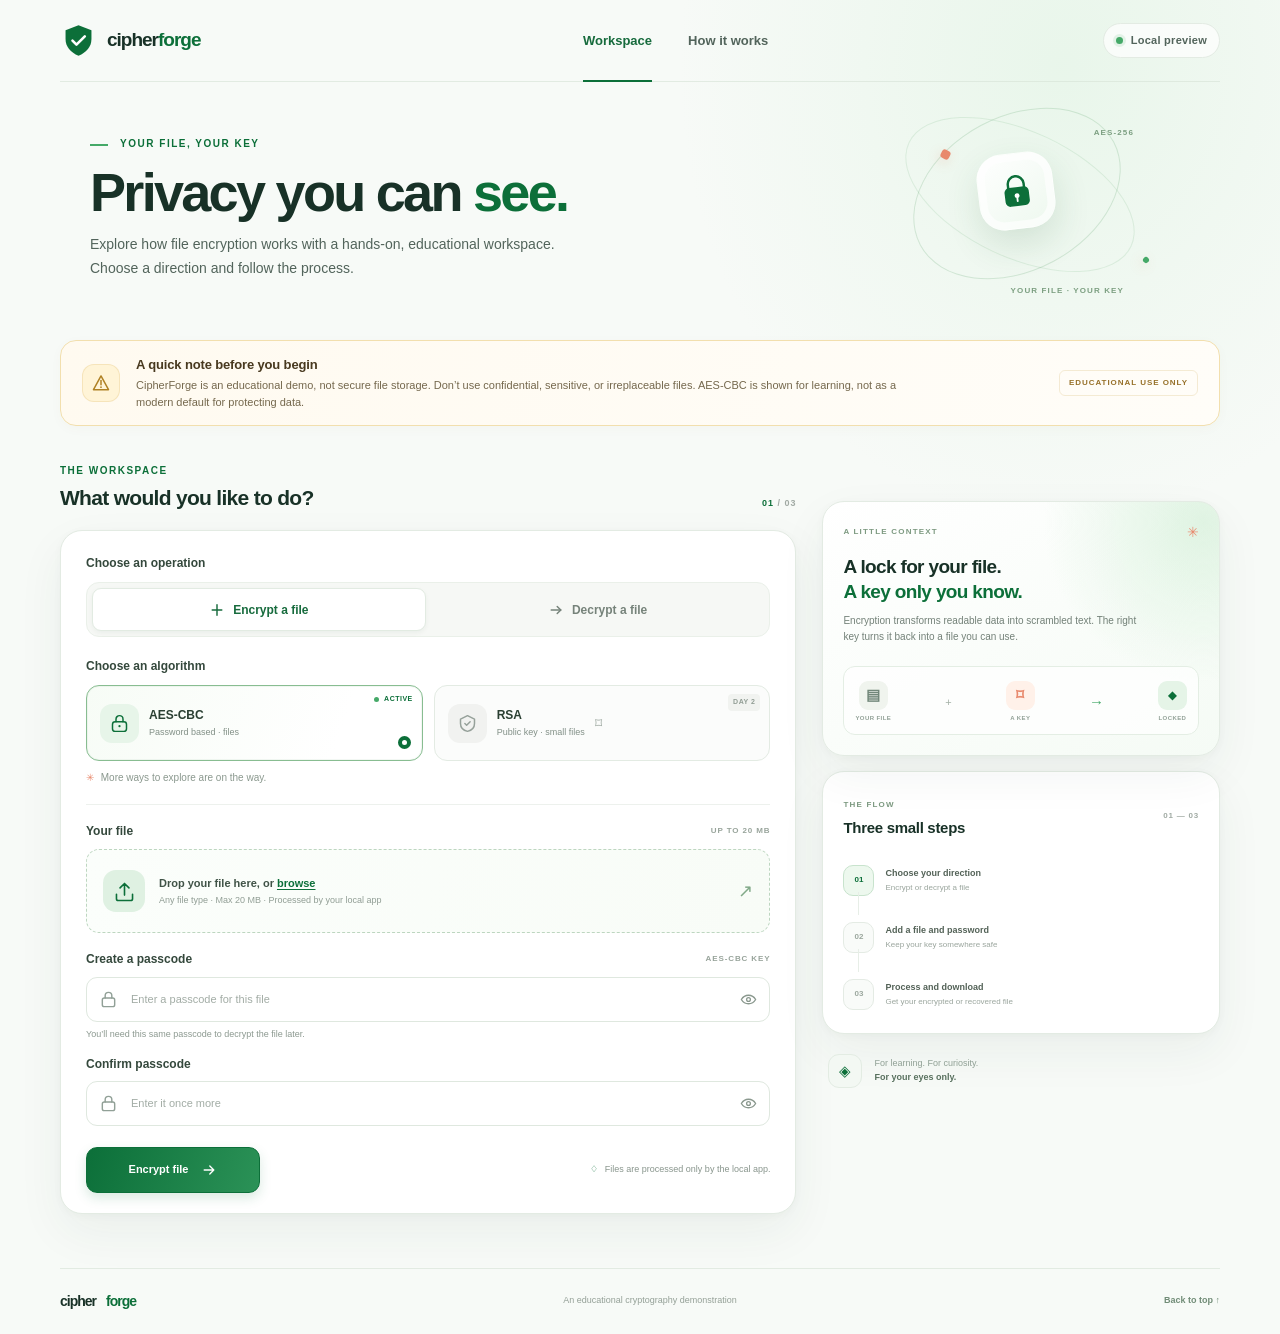
==== templates/index.html @ 1f5a240b "Static Webpage Design" ====
<!doctype html>
<html lang="en">
  <head>
    <meta charset="utf-8" />
    <meta name="viewport" content="width=device-width, initial-scale=1" />
    <meta
      name="description"
      content="CipherForge is an educational file encryption and decryption demonstration."
    />
    <meta name="theme-color" content="#f7faf7" />
    <title>CipherForge — File encryption, made tangible</title>
    <link rel="stylesheet" href="../static/css/styles.css" />
    <script src="../static/js/app.js" defer></script>
  </head>
  <body>
    <a class="skip-link" href="#workspace">Skip to the workspace</a>

    <header class="topbar">
      <a class="brand" href="#top" aria-label="CipherForge home">
        <span class="brand-mark" aria-hidden="true">
          <svg viewBox="0 0 40 40" fill="none">
            <path d="M20 3.5 34 9v9.5c0 8.2-5.4 14.8-14 18-8.6-3.2-14-9.8-14-18V9l14-5.5Z" fill="currentColor" />
            <path d="m13.5 20.2 4.3 4.3 9-9" stroke="#fff" stroke-width="2.8" stroke-linecap="round" stroke-linejoin="round" />
          </svg>
        </span>
        <span class="brand-name">cipher<span>forge</span></span>
      </a>

      <nav class="top-nav" aria-label="Main navigation">
        <a class="top-nav-link is-current" href="#workspace" aria-current="page">Workspace</a>
        <a class="top-nav-link" href="#how-it-works">How it works</a>
      </nav>

      <div class="preview-badge">
        <span class="preview-dot" aria-hidden="true"></span>
        <span>Local preview</span>
      </div>
    </header>

    <main id="top">
      <section class="hero" aria-labelledby="page-title">
        <div class="hero-copy">
          <p class="eyebrow"><span class="eyebrow-line"></span> YOUR FILE, YOUR KEY</p>
          <h1 id="page-title">Privacy you can <span>see.</span></h1>
          <p class="hero-description">
            Explore how file encryption works with a hands-on, educational
            workspace. Choose a direction and follow the process.
          </p>
        </div>
        <div class="hero-art" aria-hidden="true">
          <div class="orbit orbit-one"></div>
          <div class="orbit orbit-two"></div>
          <div class="hero-spark spark-one"></div>
          <div class="hero-spark spark-two"></div>
          <div class="hero-lock">
            <svg viewBox="0 0 64 64" fill="none">
              <path d="M19 27v-7a13 13 0 0 1 26 0v7" stroke="currentColor" stroke-width="4" stroke-linecap="round" />
              <rect x="12" y="25" width="40" height="31" rx="8" fill="currentColor" />
              <circle cx="32" cy="39" r="4" fill="#fff" />
              <path d="M32 43v5" stroke="#fff" stroke-width="3" stroke-linecap="round" />
            </svg>
          </div>
          <span class="art-label art-label-top">AES-256</span>
          <span class="art-label art-label-bottom">YOUR FILE · YOUR KEY</span>
        </div>
      </section>

      <section class="notice" aria-labelledby="notice-title">
        <span class="notice-icon" aria-hidden="true">
          <svg viewBox="0 0 24 24" fill="none">
            <path d="M12 3.5 21 20H3l9-16.5Z" stroke="currentColor" stroke-width="1.8" stroke-linejoin="round" />
            <path d="M12 9v5" stroke="currentColor" stroke-width="1.8" stroke-linecap="round" />
            <circle cx="12" cy="17" r="1" fill="currentColor" />
          </svg>
        </span>
        <div class="notice-copy">
          <h2 id="notice-title">A quick note before you begin</h2>
          <p>
            CipherForge is an educational demo, not secure file storage. Don’t
            use confidential, sensitive, or irreplaceable files. AES-CBC is
            shown for learning, not as a modern default for protecting data.
          </p>
        </div>
        <span class="notice-tag">EDUCATIONAL USE ONLY</span>
      </section>

      <section class="workspace-layout" id="workspace" aria-label="Encryption workspace">
        <div class="workspace-main">
          <div class="section-heading">
            <div>
              <p class="eyebrow">THE WORKSPACE</p>
              <h2>What would you like to do?</h2>
            </div>
            <span class="step-count"><span id="current-step">01</span> / 03</span>
          </div>

          <form class="workbench-card" id="crypto-form" novalidate>
            <fieldset class="operation-fieldset">
              <legend class="field-label">Choose an operation</legend>
              <div class="operation-switch" role="group" aria-label="Operation">
                <button class="operation-button is-selected" type="button" data-operation="encrypt" aria-pressed="true">
                  <svg viewBox="0 0 20 20" fill="none" aria-hidden="true">
                    <path d="M10 3.5v13M4 10h12" stroke="currentColor" stroke-width="1.8" stroke-linecap="round" />
                  </svg>
                  Encrypt a file
                </button>
                <button class="operation-button" type="button" data-operation="decrypt" aria-pressed="false">
                  <svg viewBox="0 0 20 20" fill="none" aria-hidden="true">
                    <path d="M4 10h12" stroke="currentColor" stroke-width="1.8" stroke-linecap="round" />
                    <path d="M11.5 5.5 16 10l-4.5 4.5" stroke="currentColor" stroke-width="1.8" stroke-linecap="round" stroke-linejoin="round" />
                  </svg>
                  Decrypt a file
                </button>
              </div>
            </fieldset>

            <fieldset class="algorithm-fieldset">
              <legend class="field-label">Choose an algorithm</legend>
              <div class="algorithm-grid">
                <label class="algorithm-card is-selected" id="aes-card">
                  <input class="visually-hidden" type="radio" name="algorithm" value="aes-cbc" checked />
                  <span class="algorithm-icon algorithm-icon-aes" aria-hidden="true">
                    <svg viewBox="0 0 24 24" fill="none">
                      <rect x="4" y="10" width="16" height="11" rx="3" stroke="currentColor" stroke-width="1.7" />
                      <path d="M8 10V7a4 4 0 0 1 8 0v3" stroke="currentColor" stroke-width="1.7" stroke-linecap="round" />
                      <circle cx="12" cy="15" r="1.3" fill="currentColor" />
                    </svg>
                  </span>
                  <span class="algorithm-copy">
                    <span class="algorithm-title">AES-CBC</span>
                    <span class="algorithm-description">Password based · files</span>
                  </span>
                  <span class="algorithm-state active-state"><span></span> ACTIVE</span>
                  <span class="algorithm-radio" aria-hidden="true"></span>
                </label>

                <div class="algorithm-card is-disabled" aria-disabled="true">
                  <span class="algorithm-icon algorithm-icon-rsa" aria-hidden="true">
                    <svg viewBox="0 0 24 24" fill="none">
                      <path d="m12 3 8 4v5c0 4.6-3 7.8-8 9-5-1.2-8-4.4-8-9V7l8-4Z" stroke="currentColor" stroke-width="1.7" stroke-linejoin="round" />
                      <path d="m9 12 2 2 4-4" stroke="currentColor" stroke-width="1.7" stroke-linecap="round" stroke-linejoin="round" />
                    </svg>
                  </span>
                  <span class="algorithm-copy">
                    <span class="algorithm-title">RSA</span>
                    <span class="algorithm-description">Public key · small files</span>
                  </span>
                  <span class="algorithm-state planned-state">DAY 2</span>
                  <span class="algorithm-lock" aria-hidden="true">⌑</span>
                </div>
              </div>
              <p class="algorithm-footnote"><span aria-hidden="true">✳</span> More ways to explore are on the way.</p>
            </fieldset>

            <div class="form-divider"></div>

            <div class="field-block">
              <div class="field-heading">
                <label class="field-label" for="file-input">Your file</label>
                <span class="field-optional">UP TO 20 MB</span>
              </div>
              <label class="drop-zone" id="drop-zone" for="file-input">
                <input class="visually-hidden" id="file-input" name="file" type="file" required aria-describedby="file-hint" />
                <span class="upload-icon" aria-hidden="true">
                  <svg viewBox="0 0 28 28" fill="none">
                    <path d="M14 18V5m0 0L9 10m5-5 5 5" stroke="currentColor" stroke-width="1.8" stroke-linecap="round" stroke-linejoin="round" />
                    <path d="M5 17v5a2 2 0 0 0 2 2h14a2 2 0 0 0 2-2v-5" stroke="currentColor" stroke-width="1.8" stroke-linecap="round" />
                  </svg>
                </span>
                <span class="drop-zone-copy">
                  <span class="drop-title">Drop your file here, or <span>browse</span></span>
                <span class="drop-subtitle" id="file-hint">Any file type · Max 20 MB · Processed by your local app</span>
                </span>
                <span class="browse-arrow" aria-hidden="true">↗</span>
              </label>
              <div class="selected-file" id="selected-file" hidden>
                <span class="file-type-icon" aria-hidden="true">
                  <svg viewBox="0 0 24 24" fill="none">
                    <path d="M6 3.75h7l5 5v11.5H6V3.75Z" stroke="currentColor" stroke-width="1.6" stroke-linejoin="round" />
                    <path d="M13 4v5h5M9 13h6M9 16h6" stroke="currentColor" stroke-width="1.6" stroke-linecap="round" />
                  </svg>
                </span>
                <span class="file-details">
                  <span class="file-name" id="file-name"></span>
                  <span class="file-size" id="file-size"></span>
                </span>
                <button class="remove-file" id="remove-file" type="button" aria-label="Remove selected file">×</button>
              </div>
            </div>

            <div class="field-block password-block">
              <div class="field-heading">
                <label class="field-label" for="password-input" id="password-label">Create a passcode</label>
                <span class="field-optional">AES-CBC KEY</span>
              </div>
              <div class="password-input-wrap">
                <span class="password-icon" aria-hidden="true">
                  <svg viewBox="0 0 20 20" fill="none">
                    <rect x="3.5" y="8.5" width="13" height="9" rx="2" stroke="currentColor" stroke-width="1.5" />
                    <path d="M6.5 8.5V6a3.5 3.5 0 0 1 7 0v2.5" stroke="currentColor" stroke-width="1.5" stroke-linecap="round" />
                  </svg>
                </span>
                <input id="password-input" name="password" type="password" autocomplete="new-password" placeholder="Enter a passcode for this file" required />
                <button class="reveal-password" type="button" data-reveal="password-input" aria-label="Show password">
                  <svg viewBox="0 0 20 20" fill="none" aria-hidden="true">
                    <path d="M2.5 10s2.6-4.5 7.5-4.5 7.5 4.5 7.5 4.5-2.6 4.5-7.5 4.5S2.5 10 2.5 10Z" stroke="currentColor" stroke-width="1.4" />
                    <circle cx="10" cy="10" r="2" stroke="currentColor" stroke-width="1.4" />
                  </svg>
                </button>
              </div>
              <p class="field-help" id="password-help">You’ll need this same passcode to decrypt the file later.</p>
              <div class="confirm-password-group" id="confirm-group">
                <label class="field-label" for="confirm-input">Confirm passcode</label>
                <div class="password-input-wrap">
                  <span class="password-icon" aria-hidden="true">
                    <svg viewBox="0 0 20 20" fill="none">
                      <rect x="3.5" y="8.5" width="13" height="9" rx="2" stroke="currentColor" stroke-width="1.5" />
                      <path d="M6.5 8.5V6a3.5 3.5 0 0 1 7 0v2.5" stroke="currentColor" stroke-width="1.5" stroke-linecap="round" />
                    </svg>
                  </span>
                  <input id="confirm-input" name="password_confirmation" type="password" autocomplete="new-password" placeholder="Enter it once more" required />
                  <button class="reveal-password" type="button" data-reveal="confirm-input" aria-label="Show confirmation password">
                    <svg viewBox="0 0 20 20" fill="none" aria-hidden="true">
                      <path d="M2.5 10s2.6-4.5 7.5-4.5 7.5 4.5 7.5 4.5-2.6 4.5-7.5 4.5S2.5 10 2.5 10Z" stroke="currentColor" stroke-width="1.4" />
                      <circle cx="10" cy="10" r="2" stroke="currentColor" stroke-width="1.4" />
                    </svg>
                  </button>
                </div>
              </div>
            </div>

            <div class="form-footer">
              <button class="submit-button" id="submit-button" type="submit">
                <span id="submit-label">Encrypt file</span>
                <svg viewBox="0 0 20 20" fill="none" aria-hidden="true">
                  <path d="M4 10h12m-5-5 5 5-5 5" stroke="currentColor" stroke-width="1.7" stroke-linecap="round" stroke-linejoin="round" />
                </svg>
              </button>
              <p class="submit-note"><span class="note-shield" aria-hidden="true">♢</span> Files are processed only by the local app.</p>
            </div>
            <p class="form-status" id="form-status" role="status" aria-live="polite" hidden></p>
            <a class="download-result" id="download-result" hidden>
              <span class="download-result-icon" aria-hidden="true">
                <svg viewBox="0 0 20 20" fill="none">
                  <path d="M10 3.5v9m0 0 3.5-3.5M10 12.5 6.5 9M4 13.5v2a1 1 0 0 0 1 1h10a1 1 0 0 0 1-1v-2" stroke="currentColor" stroke-width="1.6" stroke-linecap="round" stroke-linejoin="round" />
                </svg>
              </span>
              <span class="download-result-copy">
                <strong>Download processed file</strong>
                <span id="download-filename">Your file is ready</span>
              </span>
              <span class="download-result-arrow" aria-hidden="true">↓</span>
            </a>
          </form>
        </div>

        <aside class="workspace-aside" id="how-it-works" aria-labelledby="aside-title">
          <div class="aside-card aside-explainer">
            <div class="aside-topline">
              <span class="aside-kicker">A LITTLE CONTEXT</span>
              <span class="aside-spark" aria-hidden="true">✳</span>
            </div>
            <h2 id="aside-title">A lock for your file.<br /><span>A key only you know.</span></h2>
            <p class="aside-description">
              Encryption transforms readable data into scrambled text. The
              right key turns it back into a file you can use.
            </p>
            <div class="transformation" aria-label="File is encrypted with a key to become protected data">
              <div class="transform-item">
                <span class="transform-icon file-transform" aria-hidden="true">▤</span>
                <span>YOUR FILE</span>
              </div>
              <span class="transform-join" aria-hidden="true">+</span>
              <div class="transform-item">
                <span class="transform-icon key-transform" aria-hidden="true">⌑</span>
                <span>A KEY</span>
              </div>
              <span class="transform-arrow" aria-hidden="true">→</span>
              <div class="transform-item">
                <span class="transform-icon shield-transform" aria-hidden="true">◆</span>
                <span>LOCKED</span>
              </div>
            </div>
          </div>

          <div class="aside-card process-card">
            <div class="process-heading">
              <div>
                <span class="aside-kicker">THE FLOW</span>
                <h3>Three small steps</h3>
              </div>
              <span class="process-total">01 — 03</span>
            </div>
            <ol class="process-list">
              <li class="process-item is-active" data-process-step="1">
                <span class="process-number">01</span>
                <span class="process-copy"><strong>Choose your direction</strong><span>Encrypt or decrypt a file</span></span>
                <span class="process-check" aria-hidden="true">✓</span>
              </li>
              <li class="process-item" data-process-step="2">
                <span class="process-number">02</span>
                <span class="process-copy"><strong>Add a file and password</strong><span>Keep your key somewhere safe</span></span>
                <span class="process-check" aria-hidden="true">✓</span>
              </li>
              <li class="process-item" data-process-step="3">
                <span class="process-number">03</span>
                <span class="process-copy"><strong>Process and download</strong><span>Get your encrypted or recovered file</span></span>
                <span class="process-check" aria-hidden="true">✓</span>
              </li>
            </ol>
          </div>

          <div class="aside-footer">
            <span class="footer-lock" aria-hidden="true">◈</span>
            <p>For learning. For curiosity.<br /><strong>For your eyes only.</strong></p>
          </div>
        </aside>
      </section>

      <footer class="page-footer">
        <a class="footer-brand" href="#top">cipher<span>forge</span></a>
        <p>An educational cryptography demonstration</p>
        <a class="back-to-top" href="#top">Back to top ↑</a>
      </footer>
    </main>
  </body>
</html>
---- static/css/styles.css ----
/* Design tokens: tune the palette and sizing here rather than across components. */
:root {
  color-scheme: light;

  --color-page: #f7faf7;
  --color-surface: #ffffff;
  --color-surface-soft: #f2f7f1;
  --color-surface-green: #edf7ed;
  --color-ink: #183127;
  --color-ink-soft: #52645b;
  --color-muted: #87938c;
  --color-line: #e3ebe3;
  --color-line-strong: #d4e2d4;
  --color-green: #0c6f39;
  --color-green-deep: #176b3d;
  --color-green-bright: #45a968;
  --color-green-pale: #dff1e2;
  --color-mint: #b9e7c1;
  --color-coral: #e8896d;
  --color-coral-pale: #fff2ec;
  --color-coral-ink: #a45037;
  --color-warning: #fff8e7;
  --color-warning-line: #f2dfae;
  --color-warning-ink: #78591d;
  --color-error: #ad4238;
  --color-error-pale: #fff0ee;
  --color-shadow: rgb(25 59 39 / 7%);

  --font-body: "DM Sans", -apple-system, BlinkMacSystemFont, "Segoe UI", sans-serif;
  --font-display: "Manrope", "DM Sans", -apple-system, BlinkMacSystemFont, "Segoe UI", sans-serif;

  --radius-small: 10px;
  --radius-medium: 16px;
  --radius-large: 22px;
  --radius-pill: 999px;

  --shadow-card: 0 18px 48px rgb(32 68 43 / 6%), 0 2px 8px rgb(32 68 43 / 3%);
  --shadow-float: 0 9px 24px rgb(36 102 59 / 12%);

  --content-width: 1160px;
  --transition-fast: 160ms ease;
}

* {
  box-sizing: border-box;
}

html {
  min-width: 320px;
  scroll-behavior: smooth;
  scroll-padding-top: 28px;
}

body {
  min-height: 100vh;
  margin: 0;
  background:
    radial-gradient(ellipse at 83% 5%, rgb(208 239 213 / 37%), transparent 24rem),
    var(--color-page);
  color: var(--color-ink);
  font-family: var(--font-body);
  font-size: 14px;
  line-height: 1.5;
  -webkit-font-smoothing: antialiased;
}

button,
input {
  font: inherit;
}

button,
a,
label {
  -webkit-tap-highlight-color: transparent;
}

a {
  color: inherit;
}

button:focus-visible,
a:focus-visible,
input:focus-visible,
.drop-zone:focus-within {
  outline: 3px solid rgb(69 169 104 / 42%);
  outline-offset: 3px;
}

.skip-link {
  position: fixed;
  z-index: 20;
  top: 12px;
  left: 12px;
  padding: 10px 14px;
  transform: translateY(-160%);
  border-radius: var(--radius-small);
  background: var(--color-ink);
  color: white;
  text-decoration: none;
}

.skip-link:focus {
  transform: translateY(0);
}

.topbar {
  display: flex;
  width: min(var(--content-width), calc(100% - 64px));
  height: 82px;
  align-items: center;
  justify-content: space-between;
  margin: 0 auto;
  border-bottom: 1px solid rgb(216 229 216 / 67%);
}

.brand,
.footer-brand {
  display: inline-flex;
  align-items: center;
  gap: 10px;
  color: var(--color-ink);
  text-decoration: none;
}

.brand-mark {
  display: grid;
  width: 37px;
  height: 37px;
  color: var(--color-green);
  place-items: center;
}

.brand-mark svg {
  width: 100%;
  height: 100%;
}

.brand-name,
.footer-brand {
  font-family: var(--font-display);
  font-size: 19px;
  font-weight: 800;
  letter-spacing: -1px;
}

.brand-name span,
.footer-brand span {
  color: var(--color-green);
}

.top-nav {
  display: flex;
  height: 100%;
  align-items: center;
  gap: 36px;
  margin-left: 3rem;
}

.top-nav-link {
  position: relative;
  display: inline-flex;
  height: 100%;
  align-items: center;
  color: var(--color-ink-soft);
  font-size: 13px;
  font-weight: 600;
  text-decoration: none;
  transition: color var(--transition-fast);
}

.top-nav-link:hover,
.top-nav-link.is-current {
  color: var(--color-green-deep);
}

.top-nav-link.is-current::after {
  position: absolute;
  right: 0;
  bottom: -1px;
  left: 0;
  height: 2px;
  background: var(--color-green);
  content: "";
}

.preview-badge {
  display: inline-flex;
  align-items: center;
  gap: 8px;
  padding: 8px 12px;
  border: 1px solid var(--color-line);
  border-radius: var(--radius-pill);
  background: rgb(255 255 255 / 71%);
  color: var(--color-ink-soft);
  font-size: 11px;
  font-weight: 700;
  letter-spacing: 0.025em;
}

.preview-dot,
.active-state span {
  width: 7px;
  height: 7px;
  border-radius: 50%;
  background: var(--color-green-bright);
  box-shadow: 0 0 0 3px rgb(69 169 104 / 13%);
}

main {
  width: min(var(--content-width), calc(100% - 64px));
  margin: 0 auto;
}

.hero {
  position: relative;
  display: flex;
  min-height: 258px;
  align-items: center;
  justify-content: space-between;
  overflow: hidden;
  padding: 22px 0 27px 30px;
}

.hero-copy {
  position: relative;
  z-index: 1;
  max-width: 630px;
}

.eyebrow,
.aside-kicker {
  margin: 0;
  color: var(--color-green);
  font-size: 10px;
  font-weight: 800;
  letter-spacing: 0.15em;
}

.eyebrow-line {
  display: inline-block;
  width: 18px;
  height: 2px;
  margin-right: 8px;
  vertical-align: middle;
  background: var(--color-green-bright);
}

.hero h1 {
  margin: 11px 0 8px;
  font-family: var(--font-display);
  font-size: clamp(36px, 4.5vw, 54px);
  font-weight: 700;
  letter-spacing: -2.7px;
  line-height: 1.14;
}

.hero h1 span {
  color: var(--color-green);
}

.hero-description {
  max-width: 470px;
  margin: 0;
  color: var(--color-ink-soft);
  font-size: 14px;
  line-height: 1.75;
}

.hero-art {
  position: relative;
  width: 300px;
  height: 205px;
  flex: 0 0 300px;
  margin-right: 48px;
}

.orbit {
  position: absolute;
  top: 10px;
  left: 35px;
  width: 220px;
  height: 155px;
  transform: rotate(-28deg);
  border: 1px solid rgb(68 151 88 / 19%);
  border-radius: 50%;
}

.orbit-two {
  top: 25px;
  left: 25px;
  width: 246px;
  height: 127px;
  transform: rotate(25deg);
  border-color: rgb(68 151 88 / 13%);
}

.hero-lock {
  position: absolute;
  top: 47px;
  left: 106px;
  display: grid;
  width: 76px;
  height: 76px;
  transform: rotate(-7deg);
  border: 1px solid rgb(255 255 255 / 76%);
  border-radius: 25px;
  background: linear-gradient(145deg, #ffffff, #edf8ee);
  box-shadow: 0 15px 35px rgb(39 105 55 / 14%), inset 0 0 0 7px rgb(255 255 255 / 66%);
  color: var(--color-green);
  place-items: center;
}

.hero-lock svg {
  width: 39px;
  height: 39px;
}

.hero-spark {
  position: absolute;
  z-index: 1;
  width: 9px;
  height: 9px;
  border-radius: 3px;
  background: var(--color-coral);
  box-shadow: 0 4px 12px rgb(232 137 109 / 26%);
}

.spark-one {
  top: 44px;
  left: 69px;
  transform: rotate(27deg);
}

.spark-two {
  right: 23px;
  bottom: 48px;
  width: 6px;
  height: 6px;
  transform: rotate(45deg);
  background: var(--color-green-bright);
}

.art-label {
  position: absolute;
  color: #7c9f81;
  font-size: 8px;
  font-weight: 800;
  letter-spacing: 0.14em;
}

.art-label-top {
  top: 21px;
  right: 38px;
}

.art-label-bottom {
  right: 48px;
  bottom: 14px;
}

.notice {
  display: flex;
  min-height: 82px;
  align-items: center;
  gap: 16px;
  padding: 14px 21px;
  border: 1px solid var(--color-warning-line);
  border-radius: var(--radius-medium);
  background: linear-gradient(100deg, #fffaf0, #fffdf8);
  box-shadow: 0 3px 12px rgb(132 106 48 / 3%);
}

.notice-icon {
  display: grid;
  width: 38px;
  height: 38px;
  flex: 0 0 38px;
  border: 1px solid rgb(200 151 44 / 17%);
  border-radius: 12px;
  background: #fff4d7;
  color: #af8124;
  place-items: center;
}

.notice-icon svg {
  width: 20px;
  height: 20px;
}

.notice-copy {
  min-width: 0;
}

.notice h2 {
  margin: 0 0 2px;
  color: #48391f;
  font-family: var(--font-display);
  font-size: 13px;
  font-weight: 800;
  letter-spacing: -0.15px;
}

.notice p {
  max-width: 790px;
  margin: 0;
  color: #75684d;
  font-size: 11px;
  line-height: 1.55;
}

.notice-tag {
  flex: 0 0 auto;
  margin-left: auto;
  padding: 6px 9px;
  border: 1px solid rgb(205 171 92 / 23%);
  border-radius: 6px;
  color: #97712a;
  font-size: 8px;
  font-weight: 800;
  letter-spacing: 0.12em;
}

.workspace-layout {
  display: grid;
  grid-template-columns: minmax(0, 1.63fr) minmax(300px, 0.88fr);
  align-items: start;
  gap: 26px;
  padding: 37px 0 54px;
}

.workspace-main {
  min-width: 0;
}

.section-heading {
  display: flex;
  align-items: end;
  justify-content: space-between;
  margin: 0 0 17px;
}

.section-heading .eyebrow {
  margin-bottom: 4px;
}

.section-heading h2 {
  margin: 0;
  font-family: var(--font-display);
  font-size: 21px;
  font-weight: 700;
  letter-spacing: -0.7px;
}

.step-count {
  padding-bottom: 3px;
  color: #a1aaa4;
  font-size: 9px;
  font-weight: 700;
  letter-spacing: 0.11em;
}

.step-count span {
  color: var(--color-green);
}

.workbench-card,
.aside-card {
  border: 1px solid var(--color-line);
  border-radius: var(--radius-large);
  background: var(--color-surface);
  box-shadow: var(--shadow-card);
}

.workbench-card {
  padding: 23px 25px 20px;
}

fieldset {
  min-width: 0;
  margin: 0;
  padding: 0;
  border: 0;
}

.field-label {
  display: block;
  padding: 0;
  color: #34483c;
  font-size: 12px;
  font-weight: 700;
}

.operation-switch {
  display: grid;
  grid-template-columns: 1fr 1fr;
  gap: 5px;
  margin-top: 10px;
  padding: 5px;
  border: 1px solid #eaf0e9;
  border-radius: 13px;
  background: #f6f8f5;
}

.operation-button {
  display: flex;
  min-height: 43px;
  align-items: center;
  justify-content: center;
  gap: 8px;
  border: 1px solid transparent;
  border-radius: 9px;
  background: transparent;
  color: #76837a;
  cursor: pointer;
  font-size: 12px;
  font-weight: 600;
  transition: background var(--transition-fast), color var(--transition-fast), box-shadow var(--transition-fast);
}

.operation-button svg {
  width: 16px;
  height: 16px;
}

.operation-button:hover {
  color: var(--color-green-deep);
}

.operation-button.is-selected {
  border-color: #e2ebe2;
  background: white;
  box-shadow: 0 2px 5px rgb(27 58 37 / 5%);
  color: var(--color-green-deep);
  font-weight: 700;
}

.algorithm-fieldset {
  margin-top: 20px;
}

.algorithm-grid {
  display: grid;
  grid-template-columns: 1fr 1fr;
  gap: 11px;
  margin-top: 10px;
}

.algorithm-card {
  position: relative;
  display: flex;
  min-height: 76px;
  align-items: center;
  gap: 10px;
  padding: 12px 13px;
  border: 1px solid var(--color-line);
  border-radius: 13px;
  background: white;
  transition: border-color var(--transition-fast), background var(--transition-fast), box-shadow var(--transition-fast);
}

label.algorithm-card {
  cursor: pointer;
}

.algorithm-card.is-selected {
  border-color: #88bd91;
  background: linear-gradient(110deg, #f7fcf6, #ffffff 75%);
  box-shadow: inset 0 0 0 1px rgb(87 155 99 / 8%);
}

.algorithm-card.is-disabled {
  background: #fbfcfb;
  color: #9da8a0;
}

.algorithm-icon {
  display: grid;
  width: 39px;
  height: 39px;
  flex: 0 0 39px;
  border-radius: 12px;
  place-items: center;
}

.algorithm-icon svg {
  width: 21px;
  height: 21px;
}

.algorithm-icon-aes {
  background: #e7f5e9;
  color: var(--color-green);
}

.algorithm-icon-rsa {
  background: #f1f2f0;
  color: #96a19a;
}

.algorithm-copy {
  display: grid;
  min-width: 0;
  gap: 2px;
}

.algorithm-title {
  color: #2a3f32;
  font-family: var(--font-display);
  font-size: 12px;
  font-weight: 800;
}

.algorithm-description {
  overflow: hidden;
  color: #829087;
  font-size: 9px;
  text-overflow: ellipsis;
  white-space: nowrap;
}

.algorithm-state {
  position: absolute;
  top: 8px;
  right: 9px;
  display: inline-flex;
  align-items: center;
  gap: 5px;
  font-size: 7px;
  font-weight: 800;
  letter-spacing: 0.07em;
}

.active-state {
  color: var(--color-green);
}

.active-state span {
  width: 5px;
  height: 5px;
  box-shadow: none;
}

.planned-state {
  padding: 3px 5px;
  border-radius: 4px;
  background: #f1f3f0;
  color: #919d94;
}

.algorithm-radio {
  position: absolute;
  right: 11px;
  bottom: 11px;
  width: 13px;
  height: 13px;
  border: 1px solid #c7d4c9;
  border-radius: 50%;
}

.algorithm-card.is-selected .algorithm-radio {
  border: 4px solid var(--color-green);
  background: white;
}

.algorithm-card input:focus-visible + .algorithm-icon {
  outline: 3px solid rgb(69 169 104 / 42%);
  outline-offset: 3px;
}

.algorithm-footnote {
  margin: 9px 0 0;
  color: #8a988e;
  font-size: 10px;
}

.algorithm-footnote span {
  margin-right: 4px;
  color: var(--color-coral);
}

.form-divider {
  height: 1px;
  margin: 19px 0 17px;
  background: #edf1ed;
}

.field-block + .field-block {
  margin-top: 17px;
}

.field-heading {
  display: flex;
  align-items: center;
  justify-content: space-between;
  gap: 10px;
  margin-bottom: 9px;
}

.field-optional {
  color: #98a49b;
  font-size: 8px;
  font-weight: 800;
  letter-spacing: 0.11em;
}

.drop-zone {
  display: flex;
  min-height: 84px;
  align-items: center;
  gap: 14px;
  padding: 13px 16px;
  border: 1.5px dashed #bdd6c0;
  border-radius: 13px;
  background: linear-gradient(105deg, #fbfefb, #f8fcf7);
  cursor: pointer;
  transition: border-color var(--transition-fast), background var(--transition-fast), transform var(--transition-fast);
}

.drop-zone:hover,
.drop-zone.is-dragging {
  transform: translateY(-1px);
  border-color: var(--color-green-bright);
  background: #f1faf2;
}

.upload-icon {
  display: grid;
  width: 42px;
  height: 42px;
  flex: 0 0 42px;
  border-radius: 13px;
  background: var(--color-green-pale);
  color: var(--color-green);
  place-items: center;
}

.upload-icon svg {
  width: 25px;
  height: 25px;
}

.drop-zone-copy {
  display: grid;
  min-width: 0;
  gap: 3px;
}

.drop-title {
  color: #405347;
  font-size: 11px;
  font-weight: 700;
}

.drop-title span {
  color: var(--color-green);
  text-decoration: underline;
  text-underline-offset: 2px;
}

.drop-subtitle {
  color: #909d94;
  font-size: 9px;
}

.browse-arrow {
  margin-left: auto;
  color: #82aa89;
  font-size: 18px;
}

.selected-file {
  display: flex;
  min-height: 67px;
  align-items: center;
  gap: 11px;
  margin-top: 9px;
  padding: 9px 12px;
  border: 1px solid #dfeae0;
  border-radius: 12px;
  background: #fbfdfb;
}

.selected-file[hidden],
.form-status[hidden] {
  display: none;
}

.file-type-icon {
  display: grid;
  width: 36px;
  height: 36px;
  flex: 0 0 36px;
  border-radius: 10px;
  background: #ecf6ed;
  color: var(--color-green);
  place-items: center;
}

.file-type-icon svg {
  width: 20px;
  height: 20px;
}

.file-details {
  display: grid;
  min-width: 0;
  gap: 1px;
}

.file-name {
  overflow: hidden;
  color: #35483b;
  font-size: 11px;
  font-weight: 700;
  text-overflow: ellipsis;
  white-space: nowrap;
}

.file-size {
  color: #8b988f;
  font-size: 9px;
}

.remove-file {
  display: grid;
  width: 30px;
  height: 30px;
  flex: 0 0 30px;
  margin-left: auto;
  border: 0;
  border-radius: 8px;
  background: transparent;
  color: #87948a;
  cursor: pointer;
  font-size: 20px;
  place-items: center;
  transition: background var(--transition-fast), color var(--transition-fast);
}

.remove-file:hover {
  background: #fcefed;
  color: var(--color-error);
}

.password-input-wrap {
  position: relative;
  display: flex;
  min-height: 45px;
  align-items: center;
  border: 1px solid #dfe8df;
  border-radius: 11px;
  background: white;
  transition: border-color var(--transition-fast), box-shadow var(--transition-fast);
}

.password-input-wrap:focus-within {
  border-color: #8bbd94;
  box-shadow: 0 0 0 3px rgb(69 169 104 / 10%);
}

.password-icon {
  display: grid;
  width: 42px;
  flex: 0 0 42px;
  color: #91a097;
  place-items: center;
}

.password-icon svg {
  width: 19px;
  height: 19px;
}

.password-input-wrap input {
  width: 100%;
  min-width: 0;
  align-self: stretch;
  border: 0;
  outline: 0;
  background: transparent;
  color: var(--color-ink);
  font-size: 11px;
}

.password-input-wrap input::placeholder {
  color: #a2aca5;
}

.password-input-wrap input:focus-visible {
  outline: 0;
}

.reveal-password {
  display: grid;
  width: 42px;
  height: 42px;
  flex: 0 0 42px;
  border: 0;
  border-radius: 8px;
  background: transparent;
  color: #8a988e;
  cursor: pointer;
  place-items: center;
}

.reveal-password:hover {
  color: var(--color-green);
}

.reveal-password svg {
  width: 19px;
  height: 19px;
}

.field-help {
  margin: 6px 0 0;
  color: #8c9990;
  font-size: 9px;
}

.confirm-password-group {
  display: grid;
  gap: 8px;
  margin-top: 13px;
}

.confirm-password-group[hidden] {
  display: none;
}

.form-footer {
  display: flex;
  align-items: center;
  justify-content: space-between;
  gap: 12px;
  margin-top: 21px;
}

.submit-button {
  display: inline-flex;
  min-width: 174px;
  min-height: 46px;
  align-items: center;
  justify-content: center;
  gap: 13px;
  padding: 0 17px;
  border: 1px solid var(--color-green);
  border-radius: 11px;
  background: linear-gradient(110deg, var(--color-green), #2b9257);
  box-shadow: 0 5px 12px rgb(35 131 78 / 17%);
  color: white;
  cursor: pointer;
  font-size: 11px;
  font-weight: 700;
  transition: transform var(--transition-fast), box-shadow var(--transition-fast), background var(--transition-fast);
}

.submit-button:hover {
  transform: translateY(-1px);
  background: linear-gradient(110deg, var(--color-green-deep), var(--color-green));
  box-shadow: var(--shadow-float);
}

.submit-button:active {
  transform: translateY(0);
}

.submit-button:disabled {
  transform: none;
  box-shadow: none;
  cursor: wait;
  opacity: 0.7;
}

.submit-button svg {
  width: 16px;
  height: 16px;
}

.submit-note {
  margin: 0;
  color: #88958c;
  font-size: 9px;
  text-align: right;
}

.note-shield {
  margin-right: 4px;
  color: var(--color-green);
}

.form-status {
  margin: 14px 0 0;
  padding: 11px 13px;
  border: 1px solid #d9e9db;
  border-radius: 10px;
  background: #f1f9f2;
  color: #356143;
  font-size: 11px;
  line-height: 1.5;
}

.form-status.is-error {
  border-color: #f0d2cd;
  background: var(--color-error-pale);
  color: var(--color-error);
}

.download-result {
  display: flex;
  min-height: 61px;
  align-items: center;
  gap: 11px;
  margin-top: 10px;
  padding: 9px 12px;
  border: 1px solid #cce3d0;
  border-radius: 12px;
  background: #f3faf4;
  color: var(--color-green-deep);
  text-decoration: none;
  transition: background var(--transition-fast), border-color var(--transition-fast);
}

.download-result:hover {
  border-color: #9dccaa;
  background: #edf8ef;
}

.download-result[hidden] {
  display: none;
}

.download-result-icon {
  display: grid;
  width: 37px;
  height: 37px;
  flex: 0 0 37px;
  border-radius: 11px;
  background: #e1f2e4;
  place-items: center;
}

.download-result-icon svg {
  width: 21px;
  height: 21px;
}

.download-result-copy {
  display: grid;
  min-width: 0;
  gap: 2px;
}

.download-result-copy strong {
  font-size: 10px;
  font-weight: 800;
}

.download-result-copy span {
  overflow: hidden;
  color: #71917a;
  font-size: 9px;
  text-overflow: ellipsis;
  white-space: nowrap;
}

.download-result-arrow {
  margin-left: auto;
  font-size: 18px;
  font-weight: 700;
}

.workspace-aside {
  display: grid;
  gap: 15px;
  padding-top: 38px;
}

.aside-card {
  overflow: hidden;
  padding: 20px;
}

.aside-explainer {
  position: relative;
  background:
    radial-gradient(circle at 96% 8%, rgb(203 236 208 / 57%), transparent 10rem),
    linear-gradient(150deg, #ffffff, #f5fbf5);
}

.aside-topline,
.process-heading {
  display: flex;
  align-items: center;
  justify-content: space-between;
}

.aside-kicker {
  color: #7d9a81;
  font-size: 8px;
}

.aside-spark {
  color: var(--color-coral);
  font-size: 14px;
}

.aside-explainer h2 {
  margin: 11px 0 8px;
  font-family: var(--font-display);
  font-size: 19px;
  font-weight: 800;
  letter-spacing: -0.65px;
  line-height: 1.35;
}

.aside-explainer h2 span {
  color: var(--color-green);
}

.aside-description {
  max-width: 310px;
  margin: 0;
  color: #738178;
  font-size: 10px;
  line-height: 1.65;
}

.transformation {
  display: flex;
  align-items: center;
  justify-content: space-between;
  gap: 8px;
  margin-top: 20px;
  padding: 14px 11px 11px;
  border: 1px solid #e4eee4;
  border-radius: 12px;
  background: rgb(255 255 255 / 74%);
}

.transform-item {
  display: grid;
  justify-items: center;
  gap: 4px;
  color: #91a096;
  font-size: 6px;
  font-weight: 800;
  letter-spacing: 0.07em;
}

.transform-icon {
  display: grid;
  width: 29px;
  height: 29px;
  border-radius: 9px;
  font-size: 15px;
  place-items: center;
}

.file-transform {
  background: #f0f4ee;
  color: #72877a;
}

.key-transform {
  background: #fff1e9;
  color: var(--color-coral);
}

.shield-transform {
  background: #e5f4e7;
  color: var(--color-green);
  font-size: 11px;
}

.transform-join,
.transform-arrow {
  color: #a5b2a8;
  font-size: 11px;
}

.transform-arrow {
  color: var(--color-green-bright);
  font-size: 15px;
}

.process-card {
  padding-bottom: 11px;
}

.process-heading h3 {
  margin: 4px 0 0;
  font-family: var(--font-display);
  font-size: 15px;
  font-weight: 800;
  letter-spacing: -0.3px;
}

.process-total {
  color: #a0aaa3;
  font-size: 8px;
  font-weight: 800;
  letter-spacing: 0.1em;
}

.process-list {
  display: grid;
  gap: 1px;
  margin: 13px 0 0;
  padding: 0;
  list-style: none;
}

.process-item {
  position: relative;
  display: flex;
  min-height: 56px;
  align-items: center;
  gap: 11px;
}

.process-item:not(:last-child)::after {
  position: absolute;
  top: 40px;
  bottom: -7px;
  left: 15px;
  width: 1px;
  background: #e7eee7;
  content: "";
}

.process-number {
  display: grid;
  width: 31px;
  height: 31px;
  flex: 0 0 31px;
  border: 1px solid #e4ebe4;
  border-radius: 10px;
  background: #f9fbf9;
  color: #9ca89f;
  font-size: 8px;
  font-weight: 800;
  place-items: center;
  transition: background var(--transition-fast), color var(--transition-fast), border-color var(--transition-fast);
}

.process-item.is-active .process-number {
  border-color: #c8e3cd;
  background: #edf8ee;
  color: var(--color-green);
}

.process-copy {
  display: grid;
  gap: 2px;
}

.process-copy strong {
  color: #536257;
  font-size: 9px;
  font-weight: 700;
}

.process-copy span {
  color: #9aa59d;
  font-size: 8px;
}

.process-check {
  display: none;
  margin-left: auto;
  color: var(--color-green);
  font-size: 11px;
  font-weight: 700;
}

.process-item.is-complete .process-check {
  display: inline;
}

.aside-footer {
  display: flex;
  align-items: center;
  gap: 12px;
  padding: 5px 6px;
  color: #90a095;
}

.footer-lock {
  display: grid;
  width: 34px;
  height: 34px;
  flex: 0 0 34px;
  border: 1px solid #e3ece3;
  border-radius: 11px;
  background: #f3f8f3;
  color: var(--color-green);
  font-size: 15px;
  place-items: center;
}

.aside-footer p {
  margin: 0;
  font-size: 9px;
  line-height: 1.55;
}

.aside-footer strong {
  color: #58705e;
  font-weight: 700;
}

.page-footer {
  display: flex;
  min-height: 66px;
  align-items: center;
  justify-content: space-between;
  gap: 14px;
  border-top: 1px solid #e2ebe2;
}

.footer-brand {
  font-size: 14px;
}

.page-footer p,
.back-to-top {
  margin: 0;
  color: #94a097;
  font-size: 9px;
}

.back-to-top {
  color: #718c77;
  font-weight: 700;
  text-decoration: none;
}

.back-to-top:hover {
  color: var(--color-green);
}

.visually-hidden {
  position: absolute !important;
  width: 1px !important;
  height: 1px !important;
  overflow: hidden !important;
  clip: rect(0, 0, 0, 0) !important;
  white-space: nowrap !important;
  clip-path: inset(50%) !important;
}

@media (min-width: 1300px) {
  .hero {
    min-height: 274px;
  }

  .workspace-layout {
    grid-template-columns: minmax(0, 1.62fr) minmax(330px, 0.88fr);
  }
}

@media (max-width: 930px) {
  .hero-art {
    margin-right: 0;
  }

  .workspace-layout {
    grid-template-columns: minmax(0, 1.35fr) minmax(270px, 0.9fr);
    gap: 18px;
  }

  .workbench-card {
    padding-right: 19px;
    padding-left: 19px;
  }

  .algorithm-card {
    gap: 8px;
    padding-right: 9px;
    padding-left: 9px;
  }

  .algorithm-icon {
    width: 34px;
    height: 34px;
    flex-basis: 34px;
  }

  .algorithm-state {
    right: 7px;
  }

  .active-state {
    font-size: 6px;
  }
}

@media (max-width: 740px) {
  .topbar,
  main {
    width: min(100% - 36px, 560px);
  }

  .topbar {
    height: 69px;
  }

  .brand-name {
    font-size: 17px;
  }

  .brand-mark {
    width: 33px;
    height: 33px;
  }

  .top-nav {
    gap: 18px;
    margin-left: auto;
    margin-right: 19px;
  }

  .top-nav-link {
    font-size: 11px;
  }

  .preview-badge {
    gap: 0;
    width: 28px;
    height: 28px;
    justify-content: center;
    padding: 0;
    overflow: hidden;
    font-size: 0;
  }

  .hero {
    min-height: 220px;
    padding: 29px 0 25px 4px;
  }

  .hero-art {
    position: absolute;
    right: -112px;
    bottom: -11px;
    transform: scale(0.75);
    transform-origin: bottom center;
    opacity: 0.57;
  }

  .hero-copy {
    max-width: 490px;
  }

  .hero h1 {
    max-width: 410px;
    font-size: clamp(36px, 8vw, 46px);
  }

  .hero-description {
    max-width: 420px;
    font-size: 12px;
  }

  .notice {
    align-items: start;
    padding: 14px;
  }

  .notice-icon {
    width: 34px;
    height: 34px;
    flex-basis: 34px;
  }

  .notice-tag {
    display: none;
  }

  .notice p {
    font-size: 10px;
  }

  .workspace-layout {
    grid-template-columns: 1fr;
    gap: 21px;
    padding-top: 29px;
    padding-bottom: 38px;
  }

  .workspace-aside {
    grid-template-columns: 1fr 1fr;
    align-items: start;
    gap: 12px;
    padding-top: 0;
  }

  .aside-explainer,
  .process-card {
    min-height: 100%;
  }

  .aside-footer {
    grid-column: 1 / -1;
    padding-left: 9px;
  }
}

@media (max-width: 520px) {
  .topbar,
  main {
    width: calc(100% - 28px);
  }

  .topbar {
    height: 63px;
  }

  .top-nav {
    gap: 14px;
    margin-right: 12px;
  }

  .top-nav-link {
    font-size: 10px;
  }

  .hero {
    min-height: 205px;
    padding-left: 0;
  }

  .hero h1 {
    font-size: 37px;
    letter-spacing: -1.8px;
  }

  .hero-art {
    right: -154px;
    opacity: 0.42;
  }

  .notice {
    gap: 11px;
    border-radius: 14px;
  }

  .notice h2 {
    font-size: 12px;
  }

  .section-heading h2 {
    font-size: 19px;
  }

  .step-count {
    font-size: 8px;
  }

  .workbench-card {
    padding: 18px 14px 16px;
    border-radius: 18px;
  }

  .algorithm-grid {
    grid-template-columns: 1fr;
    gap: 8px;
  }

  .algorithm-card {
    min-height: 67px;
    padding-right: 13px;
    padding-left: 12px;
  }

  .active-state {
    font-size: 7px;
  }

  .drop-zone {
    gap: 10px;
    padding-right: 11px;
    padding-left: 11px;
  }

  .drop-subtitle {
    max-width: 220px;
    font-size: 8px;
  }

  .browse-arrow {
    display: none;
  }

  .form-footer {
    align-items: stretch;
    flex-direction: column;
  }

  .submit-button {
    width: 100%;
  }

  .submit-note {
    text-align: center;
  }

  .workspace-aside {
    grid-template-columns: 1fr;
  }

  .aside-explainer,
  .process-card {
    min-height: auto;
  }

  .page-footer {
    min-height: 61px;
  }

  .page-footer p {
    display: none;
  }
}

@media (prefers-reduced-motion: reduce) {
  *,
  *::before,
  *::after {
    scroll-behavior: auto !important;
    transition-duration: 0.01ms !important;
  }
}
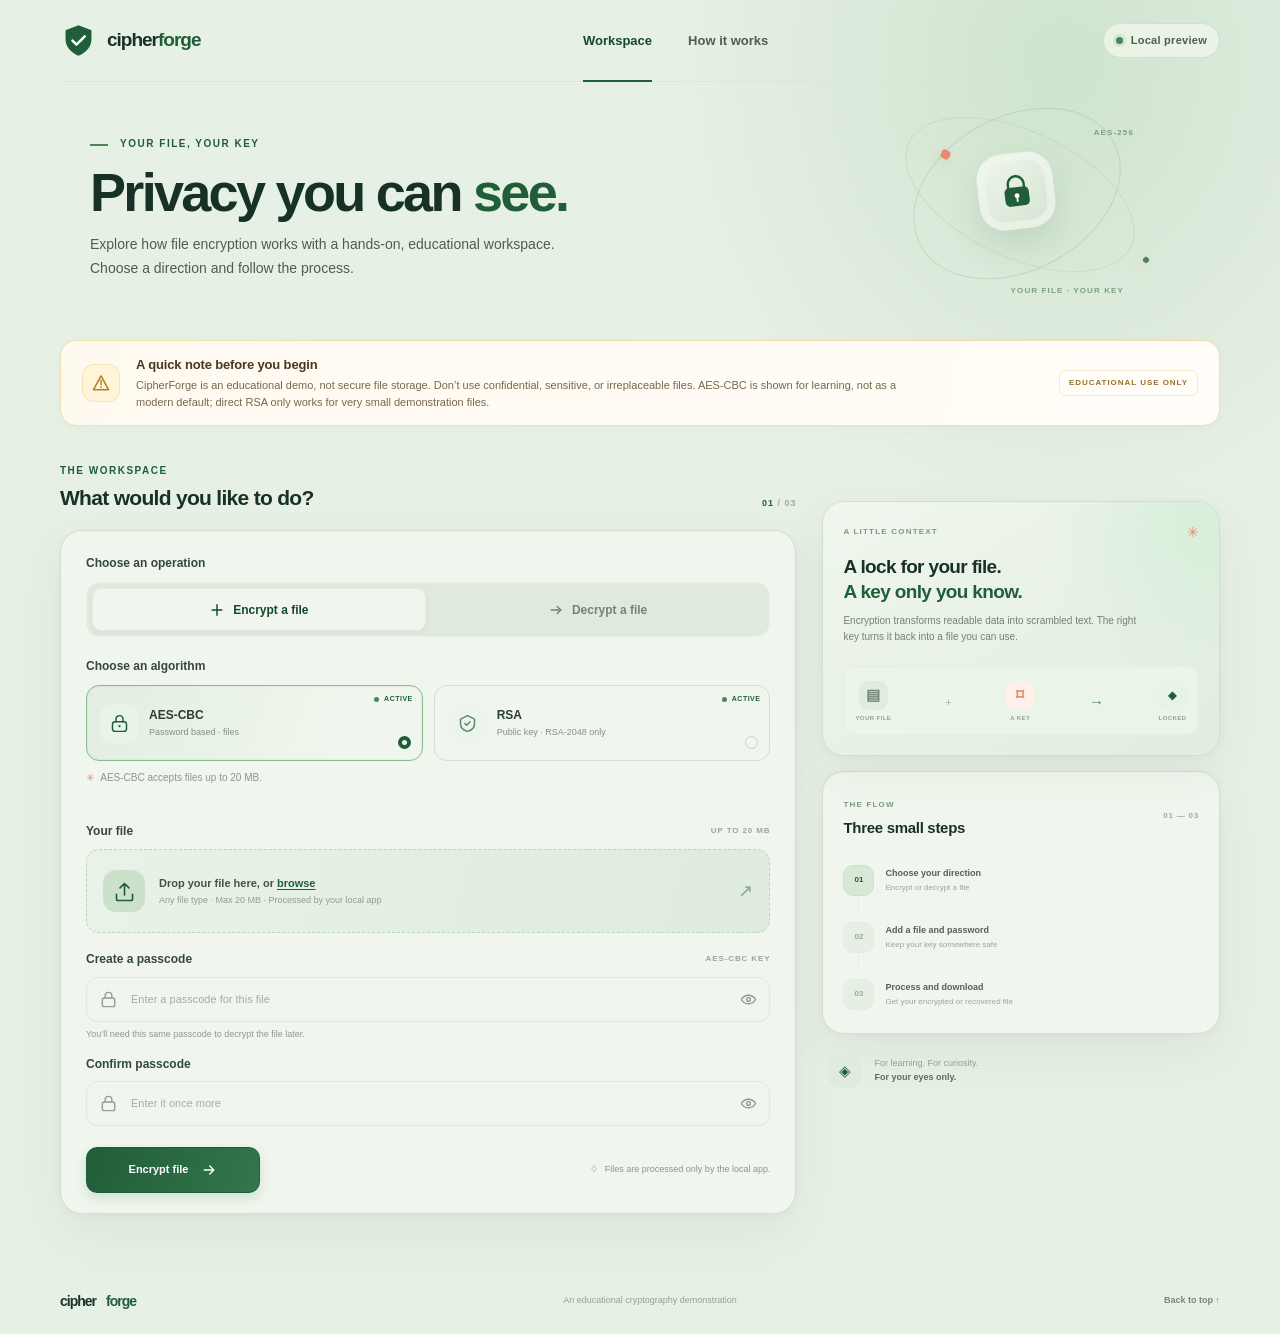
==== commit ecdfc946: "optimizations" ====
--- a/templates/index.html
+++ b/templates/index.html
@@ -78,7 +78,8 @@
           <p>
             CipherForge is an educational demo, not secure file storage. Don’t
             use confidential, sensitive, or irreplaceable files. AES-CBC is
-            shown for learning, not as a modern default for protecting data.
+            shown for learning, not as a modern default; direct RSA only works
+            for very small demonstration files.
           </p>
         </div>
         <span class="notice-tag">EDUCATIONAL USE ONLY</span>
@@ -134,7 +135,8 @@
                   <span class="algorithm-radio" aria-hidden="true"></span>
                 </label>
 
-                <div class="algorithm-card is-disabled" aria-disabled="true">
+                <label class="algorithm-card" id="rsa-card">
+                  <input class="visually-hidden" type="radio" name="algorithm" value="rsa" />
                   <span class="algorithm-icon algorithm-icon-rsa" aria-hidden="true">
                     <svg viewBox="0 0 24 24" fill="none">
                       <path d="m12 3 8 4v5c0 4.6-3 7.8-8 9-5-1.2-8-4.4-8-9V7l8-4Z" stroke="currentColor" stroke-width="1.7" stroke-linejoin="round" />
@@ -143,13 +145,13 @@
                   </span>
                   <span class="algorithm-copy">
                     <span class="algorithm-title">RSA</span>
-                    <span class="algorithm-description">Public key · small files</span>
-                  </span>
-                  <span class="algorithm-state planned-state">DAY 2</span>
-                  <span class="algorithm-lock" aria-hidden="true">⌑</span>
-                </div>
-              </div>
-              <p class="algorithm-footnote"><span aria-hidden="true">✳</span> More ways to explore are on the way.</p>
+                    <span class="algorithm-description">Public key · RSA-2048 only</span>
+                  </span>
+                  <span class="algorithm-state active-state"><span></span> ACTIVE</span>
+                  <span class="algorithm-radio" aria-hidden="true"></span>
+                </label>
+              </div>
+              <p class="algorithm-footnote" id="algorithm-footnote"><span aria-hidden="true">✳</span> AES-CBC accepts files up to 20 MB.</p>
             </fieldset>
 
             <div class="form-divider"></div>
@@ -157,7 +159,7 @@
             <div class="field-block">
               <div class="field-heading">
                 <label class="field-label" for="file-input">Your file</label>
-                <span class="field-optional">UP TO 20 MB</span>
+                <span class="field-optional" id="file-limit-label">UP TO 20 MB</span>
               </div>
               <label class="drop-zone" id="drop-zone" for="file-input">
                 <input class="visually-hidden" id="file-input" name="file" type="file" required aria-describedby="file-hint" />
@@ -188,7 +190,7 @@
               </div>
             </div>
 
-            <div class="field-block password-block">
+            <div class="field-block password-block" id="aes-password-fields">
               <div class="field-heading">
                 <label class="field-label" for="password-input" id="password-label">Create a passcode</label>
                 <span class="field-optional">AES-CBC KEY</span>
@@ -227,6 +229,56 @@
                   </button>
                 </div>
               </div>
+            </div>
+
+            <div class="field-block rsa-key-block" id="rsa-key-fields" hidden>
+              <div class="rsa-mode" data-rsa-mode="encrypt">
+                <div class="field-heading">
+                  <label class="field-label" for="rsa-public-key-input">RSA public key</label>
+                  <span class="field-optional">RSA-2048 PEM</span>
+                </div>
+                <input
+                  class="key-file-input"
+                  id="rsa-public-key-input"
+                  name="rsa_public_key"
+                  type="file"
+                  accept=".pem,.pub"
+                  aria-describedby="rsa-public-key-help"
+                />
+                <p class="field-help" id="rsa-public-key-help">Encrypt with an RSA-2048 public PEM using public exponent 65537.</p>
+
+                <div class="rsa-generator">
+                  <div class="field-heading">
+                    <span class="field-label">Need a demonstration key pair?</span>
+                    <span class="field-optional">OPTIONAL PASSPHRASE</span>
+                  </div>
+                  <p class="field-help">Generate a fresh RSA-2048 pair. The ZIP is downloaded locally; CipherForge does not keep either key.</p>
+                  <label class="visually-hidden" for="rsa-generation-passphrase">Optional private-key passphrase</label>
+                  <input id="rsa-generation-passphrase" type="password" autocomplete="new-password" placeholder="Optional private-key passphrase" />
+                  <label class="visually-hidden" for="rsa-generation-confirmation">Confirm optional private-key passphrase</label>
+                  <input id="rsa-generation-confirmation" type="password" autocomplete="new-password" placeholder="Confirm passphrase if used" />
+                  <button class="secondary-button" id="generate-rsa-keys" type="button">Generate RSA-2048 key pair ZIP</button>
+                </div>
+              </div>
+
+              <div class="rsa-mode" data-rsa-mode="decrypt" hidden>
+                <div class="field-heading">
+                  <label class="field-label" for="rsa-private-key-input">Matching RSA private key</label>
+                  <span class="field-optional">RSA-2048 PEM</span>
+                </div>
+                <input
+                  class="key-file-input"
+                  id="rsa-private-key-input"
+                  name="rsa_private_key"
+                  type="file"
+                  accept=".pem,.key"
+                  aria-describedby="rsa-private-key-help"
+                />
+                <p class="field-help" id="rsa-private-key-help">Use the matching RSA-2048 private PEM. It is never stored.</p>
+                <label class="field-label rsa-passphrase-label" for="rsa-passphrase-input">Private-key passphrase <span>OPTIONAL</span></label>
+                <input id="rsa-passphrase-input" name="rsa_passphrase" type="password" autocomplete="current-password" placeholder="Only needed for an encrypted private PEM" />
+              </div>
+              <p class="rsa-limit-note">Direct RSA-OAEP with RSA-2048 accepts at most 190 bytes. Images and most files are too large.</p>
             </div>
 
             <div class="form-footer">
--- a/static/css/styles.css
+++ b/static/css/styles.css
@@ -1,21 +1,20 @@
-/* Design tokens: tune the palette and sizing here rather than across components. */
 :root {
   color-scheme: light;
 
-  --color-page: #f7faf7;
-  --color-surface: #ffffff;
-  --color-surface-soft: #f2f7f1;
-  --color-surface-green: #edf7ed;
+  --color-page: #e7f0e5;
+  --color-surface: #f0f6ed;
+  --color-surface-soft: #dfeadd;
+  --color-surface-green: #d3e4d0;
   --color-ink: #183127;
-  --color-ink-soft: #52645b;
-  --color-muted: #87938c;
-  --color-line: #e3ebe3;
-  --color-line-strong: #d4e2d4;
-  --color-green: #0c6f39;
-  --color-green-deep: #176b3d;
-  --color-green-bright: #45a968;
-  --color-green-pale: #dff1e2;
-  --color-mint: #b9e7c1;
+  --color-ink-soft: #4b5f4d;
+  --color-muted: #748275;
+  --color-line: #d1dfd0;
+  --color-line-strong: #b9cfbb;
+  --color-green: #205e38;
+  --color-green-deep: #15482e;
+  --color-green-bright: #4b8657;
+  --color-green-pale: #cce1cc;
+  --color-mint: #a9cba9;
   --color-coral: #e8896d;
   --color-coral-pale: #fff2ec;
   --color-coral-ink: #a45037;
@@ -55,7 +54,7 @@
   min-height: 100vh;
   margin: 0;
   background:
-    radial-gradient(ellipse at 83% 5%, rgb(208 239 213 / 37%), transparent 24rem),
+    radial-gradient(ellipse at 83% 5%, rgb(174 210 175 / 43%), transparent 24rem),
     var(--color-page);
   color: var(--color-ink);
   font-family: var(--font-body);
@@ -83,7 +82,7 @@
 a:focus-visible,
 input:focus-visible,
 .drop-zone:focus-within {
-  outline: 3px solid rgb(69 169 104 / 42%);
+  outline: 3px solid rgb(71 132 90 / 42%);
   outline-offset: 3px;
 }
 
@@ -191,7 +190,7 @@
   padding: 8px 12px;
   border: 1px solid var(--color-line);
   border-radius: var(--radius-pill);
-  background: rgb(255 255 255 / 71%);
+  background: rgb(236 245 234 / 88%);
   color: var(--color-ink-soft);
   font-size: 11px;
   font-weight: 700;
@@ -204,7 +203,7 @@
   height: 7px;
   border-radius: 50%;
   background: var(--color-green-bright);
-  box-shadow: 0 0 0 3px rgb(69 169 104 / 13%);
+  box-shadow: 0 0 0 3px rgb(71 132 90 / 13%);
 }
 
 main {
@@ -303,10 +302,10 @@
   width: 76px;
   height: 76px;
   transform: rotate(-7deg);
-  border: 1px solid rgb(255 255 255 / 76%);
+  border: 1px solid rgb(240 246 237 / 80%);
   border-radius: 25px;
-  background: linear-gradient(145deg, #ffffff, #edf8ee);
-  box-shadow: 0 15px 35px rgb(39 105 55 / 14%), inset 0 0 0 7px rgb(255 255 255 / 66%);
+  background: linear-gradient(145deg, #f0f6ed, #d3e4d0);
+  box-shadow: 0 15px 35px rgb(39 105 55 / 14%), inset 0 0 0 7px rgb(240 246 237 / 68%);
   color: var(--color-green);
   place-items: center;
 }
@@ -499,7 +498,7 @@
   padding: 5px;
   border: 1px solid #eaf0e9;
   border-radius: 13px;
-  background: #f6f8f5;
+  background: var(--color-surface-soft);
 }
 
 .operation-button {
@@ -529,7 +528,7 @@
 
 .operation-button.is-selected {
   border-color: #e2ebe2;
-  background: white;
+  background: var(--color-surface);
   box-shadow: 0 2px 5px rgb(27 58 37 / 5%);
   color: var(--color-green-deep);
   font-weight: 700;
@@ -555,7 +554,7 @@
   padding: 12px 13px;
   border: 1px solid var(--color-line);
   border-radius: 13px;
-  background: white;
+  background: var(--color-surface);
   transition: border-color var(--transition-fast), background var(--transition-fast), box-shadow var(--transition-fast);
 }
 
@@ -565,13 +564,8 @@
 
 .algorithm-card.is-selected {
   border-color: #88bd91;
-  background: linear-gradient(110deg, #f7fcf6, #ffffff 75%);
+  background: linear-gradient(110deg, #e2eee0, var(--color-surface) 75%);
   box-shadow: inset 0 0 0 1px rgb(87 155 99 / 8%);
-}
-
-.algorithm-card.is-disabled {
-  background: #fbfcfb;
-  color: #9da8a0;
 }
 
 .algorithm-icon {
@@ -594,8 +588,8 @@
 }
 
 .algorithm-icon-rsa {
-  background: #f1f2f0;
-  color: #96a19a;
+  background: #edf4ee;
+  color: #5a8d64;
 }
 
 .algorithm-copy {
@@ -639,13 +633,6 @@
   width: 5px;
   height: 5px;
   box-shadow: none;
-}
-
-.planned-state {
-  padding: 3px 5px;
-  border-radius: 4px;
-  background: #f1f3f0;
-  color: #919d94;
 }
 
 .algorithm-radio {
@@ -660,11 +647,11 @@
 
 .algorithm-card.is-selected .algorithm-radio {
   border: 4px solid var(--color-green);
-  background: white;
+  background: var(--color-surface);
 }
 
 .algorithm-card input:focus-visible + .algorithm-icon {
-  outline: 3px solid rgb(69 169 104 / 42%);
+  outline: 3px solid rgb(71 132 90 / 42%);
   outline-offset: 3px;
 }
 
@@ -712,7 +699,7 @@
   padding: 13px 16px;
   border: 1.5px dashed #bdd6c0;
   border-radius: 13px;
-  background: linear-gradient(105deg, #fbfefb, #f8fcf7);
+  background: linear-gradient(105deg, #e9f2e7, #deebdd);
   cursor: pointer;
   transition: border-color var(--transition-fast), background var(--transition-fast), transform var(--transition-fast);
 }
@@ -721,7 +708,7 @@
 .drop-zone.is-dragging {
   transform: translateY(-1px);
   border-color: var(--color-green-bright);
-  background: #f1faf2;
+  background: #d9ead9;
 }
 
 .upload-icon {
@@ -778,7 +765,7 @@
   padding: 9px 12px;
   border: 1px solid #dfeae0;
   border-radius: 12px;
-  background: #fbfdfb;
+  background: #e4eee2;
 }
 
 .selected-file[hidden],
@@ -792,7 +779,7 @@
   height: 36px;
   flex: 0 0 36px;
   border-radius: 10px;
-  background: #ecf6ed;
+  background: #d9e9d8;
   color: var(--color-green);
   place-items: center;
 }
@@ -850,13 +837,13 @@
   align-items: center;
   border: 1px solid #dfe8df;
   border-radius: 11px;
-  background: white;
+  background: var(--color-surface);
   transition: border-color var(--transition-fast), box-shadow var(--transition-fast);
 }
 
 .password-input-wrap:focus-within {
   border-color: #8bbd94;
-  box-shadow: 0 0 0 3px rgb(69 169 104 / 10%);
+  box-shadow: 0 0 0 3px rgb(71 132 90 / 10%);
 }
 
 .password-icon {
@@ -929,6 +916,102 @@
   display: none;
 }
 
+.rsa-key-block[hidden],
+.rsa-mode[hidden] {
+  display: none;
+}
+
+.key-file-input,
+.rsa-generator input,
+.rsa-passphrase-label + input {
+  width: 100%;
+  border: 1px solid #dfe8df;
+  background: var(--color-surface);
+  font: inherit;
+  font-size: 10px;
+}
+
+.key-file-input {
+  min-height: 45px;
+  padding: 10px;
+  border-radius: 11px;
+  color: #526157;
+}
+
+.key-file-input:focus-visible,
+.rsa-generator input:focus-visible,
+.rsa-passphrase-label + input:focus-visible {
+  outline: 3px solid rgb(71 132 90 / 18%);
+  outline-offset: 1px;
+}
+
+.rsa-generator {
+  display: grid;
+  gap: 8px;
+  margin-top: 13px;
+  padding: 13px;
+  border: 1px solid #dfeae0;
+  border-radius: 12px;
+  background: #e4eee2;
+}
+
+.rsa-generator .field-heading {
+  margin-bottom: 0;
+}
+
+.rsa-generator input,
+.rsa-passphrase-label + input {
+  min-height: 39px;
+  padding: 0 11px;
+  border-radius: 9px;
+  color: var(--color-ink);
+}
+
+.secondary-button {
+  min-height: 38px;
+  justify-self: start;
+  padding: 0 12px;
+  border: 1px solid #a9caaf;
+  border-radius: 9px;
+  background: #deecdc;
+  color: #347344;
+  cursor: pointer;
+  font-size: 10px;
+  font-weight: 700;
+}
+
+.secondary-button:hover {
+  border-color: #7bac84;
+  background: #d2e3d0;
+}
+
+.secondary-button:disabled {
+  cursor: wait;
+  opacity: 0.7;
+}
+
+.rsa-passphrase-label {
+  margin-top: 13px;
+}
+
+.rsa-passphrase-label span {
+  margin-left: 5px;
+  color: #98a49b;
+  font-size: 8px;
+  letter-spacing: 0.1em;
+}
+
+.rsa-limit-note {
+  margin: 13px 0 0;
+  padding: 9px 10px;
+  border: 1px solid #f0dfb9;
+  border-radius: 9px;
+  background: #fffaf0;
+  color: #7d6840;
+  font-size: 9px;
+  line-height: 1.5;
+}
+
 .form-footer {
   display: flex;
   align-items: center;
@@ -947,7 +1030,7 @@
   padding: 0 17px;
   border: 1px solid var(--color-green);
   border-radius: 11px;
-  background: linear-gradient(110deg, var(--color-green), #2b9257);
+  background: linear-gradient(110deg, var(--color-green), #34754c);
   box-shadow: 0 5px 12px rgb(35 131 78 / 17%);
   color: white;
   cursor: pointer;
@@ -995,7 +1078,7 @@
   padding: 11px 13px;
   border: 1px solid #d9e9db;
   border-radius: 10px;
-  background: #f1f9f2;
+  background: #deecdc;
   color: #356143;
   font-size: 11px;
   line-height: 1.5;
@@ -1016,7 +1099,7 @@
   padding: 9px 12px;
   border: 1px solid #cce3d0;
   border-radius: 12px;
-  background: #f3faf4;
+  background: #e2eee1;
   color: var(--color-green-deep);
   text-decoration: none;
   transition: background var(--transition-fast), border-color var(--transition-fast);
@@ -1024,7 +1107,7 @@
 
 .download-result:hover {
   border-color: #9dccaa;
-  background: #edf8ef;
+  background: #d7e8d6;
 }
 
 .download-result[hidden] {
@@ -1086,7 +1169,7 @@
   position: relative;
   background:
     radial-gradient(circle at 96% 8%, rgb(203 236 208 / 57%), transparent 10rem),
-    linear-gradient(150deg, #ffffff, #f5fbf5);
+    linear-gradient(150deg, #f0f6ed, #e1ede0);
 }
 
 .aside-topline,
@@ -1136,7 +1219,7 @@
   padding: 14px 11px 11px;
   border: 1px solid #e4eee4;
   border-radius: 12px;
-  background: rgb(255 255 255 / 74%);
+  background: rgb(236 245 234 / 90%);
 }
 
 .transform-item {
@@ -1159,7 +1242,7 @@
 }
 
 .file-transform {
-  background: #f0f4ee;
+  background: #e2ebe0;
   color: #72877a;
 }
 
@@ -1237,7 +1320,7 @@
   flex: 0 0 31px;
   border: 1px solid #e4ebe4;
   border-radius: 10px;
-  background: #f9fbf9;
+  background: #e6efe3;
   color: #9ca89f;
   font-size: 8px;
   font-weight: 800;
@@ -1247,7 +1330,7 @@
 
 .process-item.is-active .process-number {
   border-color: #c8e3cd;
-  background: #edf8ee;
+  background: #d7e8d6;
   color: var(--color-green);
 }
 
@@ -1294,7 +1377,7 @@
   flex: 0 0 34px;
   border: 1px solid #e3ece3;
   border-radius: 11px;
-  background: #f3f8f3;
+  background: #e0ebe0;
   color: var(--color-green);
   font-size: 15px;
   place-items: center;
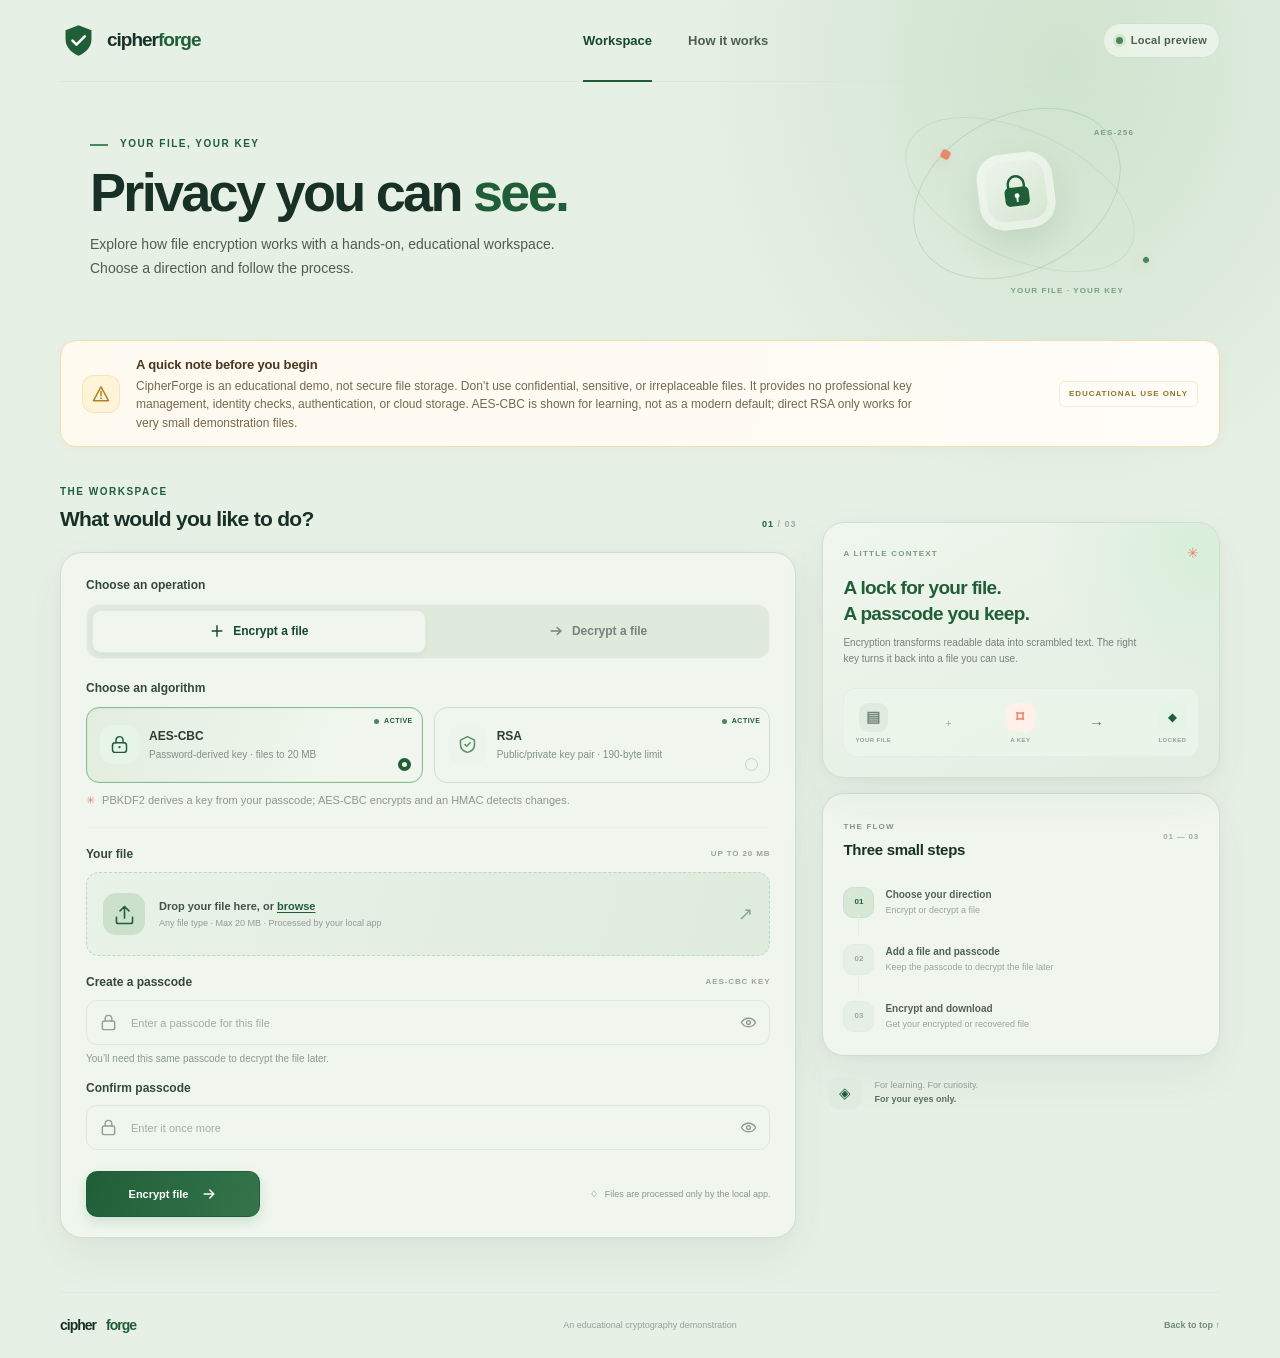
==== commit af6742ba: "Review layout. All good" ====
--- a/templates/index.html
+++ b/templates/index.html
@@ -77,9 +77,10 @@
           <h2 id="notice-title">A quick note before you begin</h2>
           <p>
             CipherForge is an educational demo, not secure file storage. Don’t
-            use confidential, sensitive, or irreplaceable files. AES-CBC is
-            shown for learning, not as a modern default; direct RSA only works
-            for very small demonstration files.
+            use confidential, sensitive, or irreplaceable files. It provides no
+            professional key management, identity checks, authentication, or
+            cloud storage. AES-CBC is shown for learning, not as a modern
+            default; direct RSA only works for very small demonstration files.
           </p>
         </div>
         <span class="notice-tag">EDUCATIONAL USE ONLY</span>
@@ -129,7 +130,9 @@
                   </span>
                   <span class="algorithm-copy">
                     <span class="algorithm-title">AES-CBC</span>
-                    <span class="algorithm-description">Password based · files</span>
+                    <span class="algorithm-description">
+                      Password-derived key · files to 20 MB
+                    </span>
                   </span>
                   <span class="algorithm-state active-state"><span></span> ACTIVE</span>
                   <span class="algorithm-radio" aria-hidden="true"></span>
@@ -145,13 +148,21 @@
                   </span>
                   <span class="algorithm-copy">
                     <span class="algorithm-title">RSA</span>
-                    <span class="algorithm-description">Public key · RSA-2048 only</span>
+                    <span class="algorithm-description">
+                      Public/private key pair · 190-byte limit
+                    </span>
                   </span>
                   <span class="algorithm-state active-state"><span></span> ACTIVE</span>
                   <span class="algorithm-radio" aria-hidden="true"></span>
                 </label>
               </div>
-              <p class="algorithm-footnote" id="algorithm-footnote"><span aria-hidden="true">✳</span> AES-CBC accepts files up to 20 MB.</p>
+              <p class="algorithm-footnote">
+                <span aria-hidden="true">✳</span>
+                <span id="algorithm-explanation">
+                  PBKDF2 derives a key from your passcode; AES-CBC encrypts and
+                  an HMAC detects package changes.
+                </span>
+              </p>
             </fieldset>
 
             <div class="form-divider"></div>
@@ -278,7 +289,7 @@
                 <label class="field-label rsa-passphrase-label" for="rsa-passphrase-input">Private-key passphrase <span>OPTIONAL</span></label>
                 <input id="rsa-passphrase-input" name="rsa_passphrase" type="password" autocomplete="current-password" placeholder="Only needed for an encrypted private PEM" />
               </div>
-              <p class="rsa-limit-note">Direct RSA-OAEP with RSA-2048 accepts at most 190 bytes. Images and most files are too large.</p>
+              <p class="rsa-limit-note">RSA encrypts with a public key and decrypts with its matching private key. Direct RSA accepts at most 190 bytes, so images and most files are too large.</p>
             </div>
 
             <div class="form-footer">
@@ -312,7 +323,10 @@
               <span class="aside-kicker">A LITTLE CONTEXT</span>
               <span class="aside-spark" aria-hidden="true">✳</span>
             </div>
-            <h2 id="aside-title">A lock for your file.<br /><span>A key only you know.</span></h2>
+            <h2 id="aside-title">
+              <span id="aside-heading">A lock for your file.</span><br />
+              <span id="aside-detail">A passcode you keep.</span>
+            </h2>
             <p class="aside-description">
               Encryption transforms readable data into scrambled text. The
               right key turns it back into a file you can use.
@@ -351,12 +365,18 @@
               </li>
               <li class="process-item" data-process-step="2">
                 <span class="process-number">02</span>
-                <span class="process-copy"><strong>Add a file and password</strong><span>Keep your key somewhere safe</span></span>
+                <span class="process-copy">
+                  <strong id="process-step-two-title">Add a file and passcode</strong>
+                  <span id="process-step-two-detail">Keep your passcode somewhere safe</span>
+                </span>
                 <span class="process-check" aria-hidden="true">✓</span>
               </li>
               <li class="process-item" data-process-step="3">
                 <span class="process-number">03</span>
-                <span class="process-copy"><strong>Process and download</strong><span>Get your encrypted or recovered file</span></span>
+                <span class="process-copy">
+                  <strong id="process-step-three-title">Process and download</strong>
+                  <span>Get your encrypted or recovered file</span>
+                </span>
                 <span class="process-check" aria-hidden="true">✓</span>
               </li>
             </ol>
--- a/static/css/styles.css
+++ b/static/css/styles.css
@@ -4,26 +4,17 @@
   --color-page: #e7f0e5;
   --color-surface: #f0f6ed;
   --color-surface-soft: #dfeadd;
-  --color-surface-green: #d3e4d0;
   --color-ink: #183127;
   --color-ink-soft: #4b5f4d;
-  --color-muted: #748275;
   --color-line: #d1dfd0;
-  --color-line-strong: #b9cfbb;
   --color-green: #205e38;
   --color-green-deep: #15482e;
   --color-green-bright: #4b8657;
   --color-green-pale: #cce1cc;
-  --color-mint: #a9cba9;
   --color-coral: #e8896d;
-  --color-coral-pale: #fff2ec;
-  --color-coral-ink: #a45037;
-  --color-warning: #fff8e7;
   --color-warning-line: #f2dfae;
-  --color-warning-ink: #78591d;
   --color-error: #ad4238;
   --color-error-pale: #fff0ee;
-  --color-shadow: rgb(25 59 39 / 7%);
 
   --font-body: "DM Sans", -apple-system, BlinkMacSystemFont, "Segoe UI", sans-serif;
   --font-display: "Manrope", "DM Sans", -apple-system, BlinkMacSystemFont, "Segoe UI", sans-serif;
@@ -404,7 +395,7 @@
   max-width: 790px;
   margin: 0;
   color: #75684d;
-  font-size: 11px;
+  font-size: 12px;
   line-height: 1.55;
 }
 
@@ -608,7 +599,7 @@
 .algorithm-description {
   overflow: hidden;
   color: #829087;
-  font-size: 9px;
+  font-size: 10px;
   text-overflow: ellipsis;
   white-space: nowrap;
 }
@@ -658,10 +649,10 @@
 .algorithm-footnote {
   margin: 9px 0 0;
   color: #8a988e;
-  font-size: 10px;
-}
-
-.algorithm-footnote span {
+  font-size: 11px;
+}
+
+.algorithm-footnote > span:first-child {
   margin-right: 4px;
   color: var(--color-coral);
 }
@@ -806,7 +797,7 @@
 
 .file-size {
   color: #8b988f;
-  font-size: 9px;
+  font-size: 10px;
 }
 
 .remove-file {
@@ -903,7 +894,7 @@
 .field-help {
   margin: 6px 0 0;
   color: #8c9990;
-  font-size: 9px;
+  font-size: 10px;
 }
 
 .confirm-password-group {
@@ -1090,6 +1081,18 @@
   color: var(--color-error);
 }
 
+.form-status.is-processing {
+  border-color: #d6e3d6;
+  background: #edf3ea;
+  color: #526656;
+}
+
+.form-status.is-success {
+  border-color: #c7dfcb;
+  background: #e2efe1;
+  color: var(--color-green-deep);
+}
+
 .download-result {
   display: flex;
   min-height: 61px;
@@ -1341,13 +1344,13 @@
 
 .process-copy strong {
   color: #536257;
-  font-size: 9px;
+  font-size: 10px;
   font-weight: 700;
 }
 
 .process-copy span {
   color: #9aa59d;
-  font-size: 8px;
+  font-size: 9px;
 }
 
 .process-check {
@@ -1563,7 +1566,7 @@
   }
 
   .notice p {
-    font-size: 10px;
+    font-size: 11px;
   }
 
   .workspace-layout {
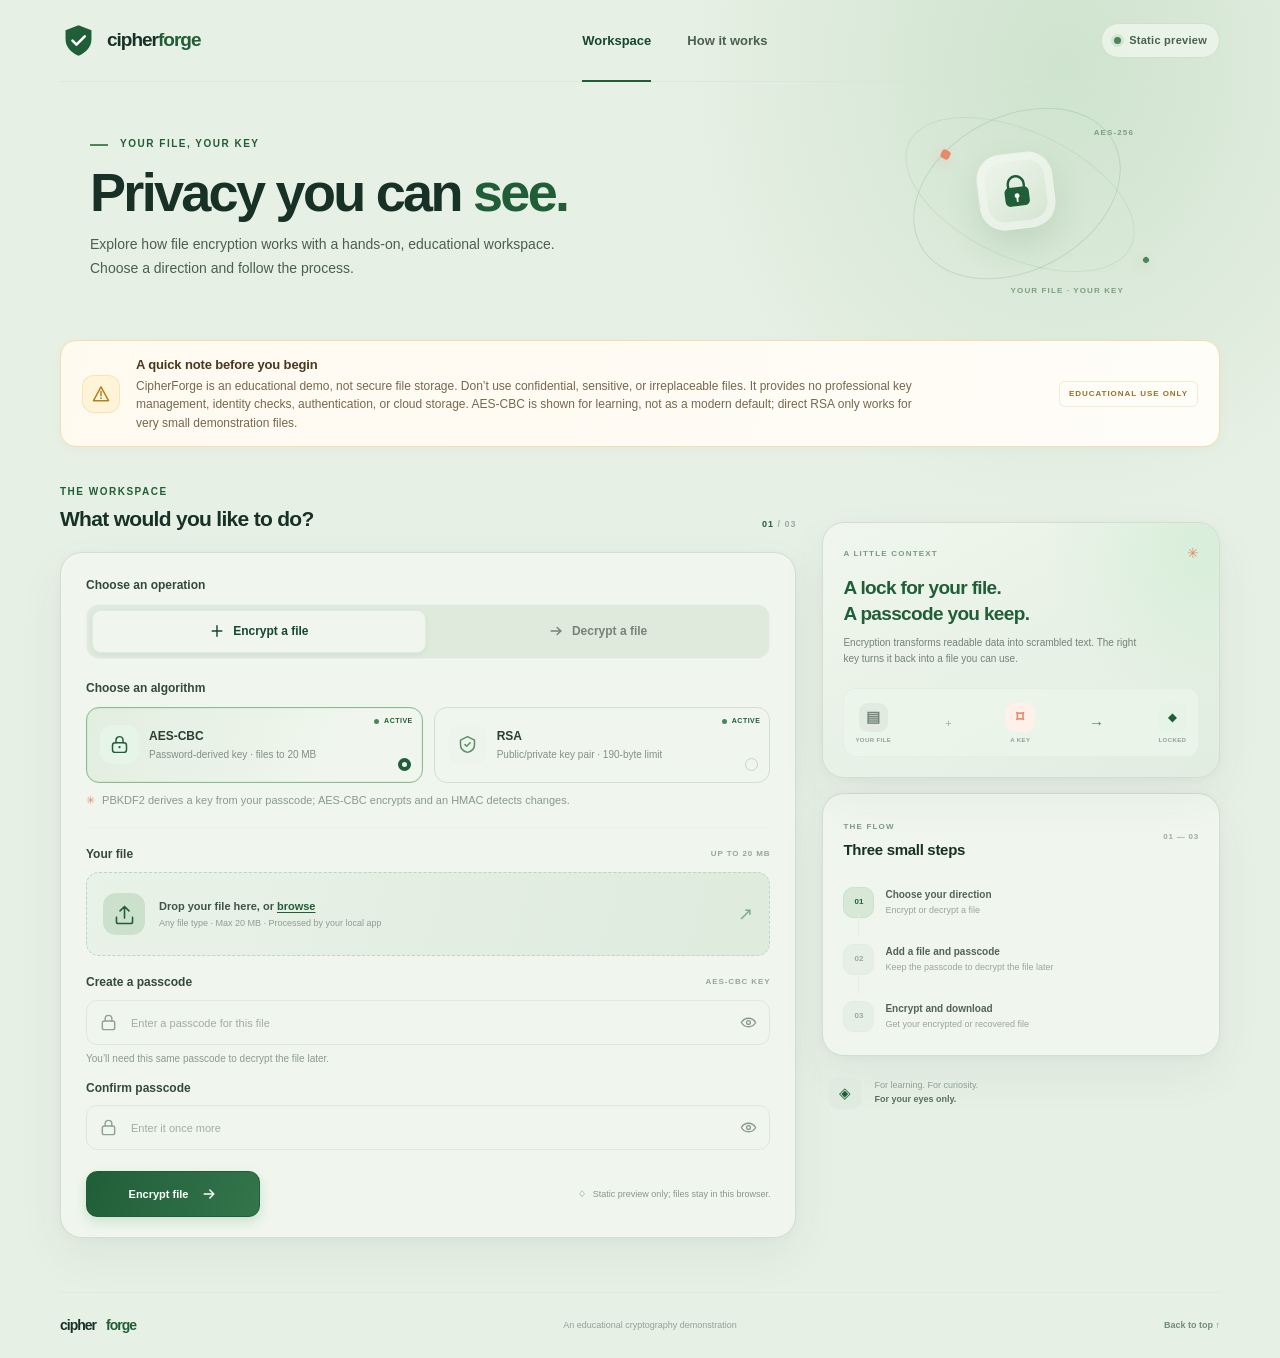
==== commit 9f06dfa0: "added root index file that points towards main index.html" ====
--- a/templates/index.html
+++ b/templates/index.html
@@ -33,7 +33,7 @@
 
       <div class="preview-badge">
         <span class="preview-dot" aria-hidden="true"></span>
-        <span>Local preview</span>
+        <span id="preview-label">Local preview</span>
       </div>
     </header>
 
@@ -293,13 +293,16 @@
             </div>
 
             <div class="form-footer">
-              <button class="submit-button" id="submit-button" type="submit">
+              <button class="submit-button" id="submit-button" type="button">
                 <span id="submit-label">Encrypt file</span>
                 <svg viewBox="0 0 20 20" fill="none" aria-hidden="true">
                   <path d="M4 10h12m-5-5 5 5-5 5" stroke="currentColor" stroke-width="1.7" stroke-linecap="round" stroke-linejoin="round" />
                 </svg>
               </button>
-              <p class="submit-note"><span class="note-shield" aria-hidden="true">♢</span> Files are processed only by the local app.</p>
+              <p class="submit-note">
+                <span class="note-shield" aria-hidden="true">♢</span>
+                <span id="processing-note">Files are processed only by the local app.</span>
+              </p>
             </div>
             <p class="form-status" id="form-status" role="status" aria-live="polite" hidden></p>
             <a class="download-result" id="download-result" hidden>
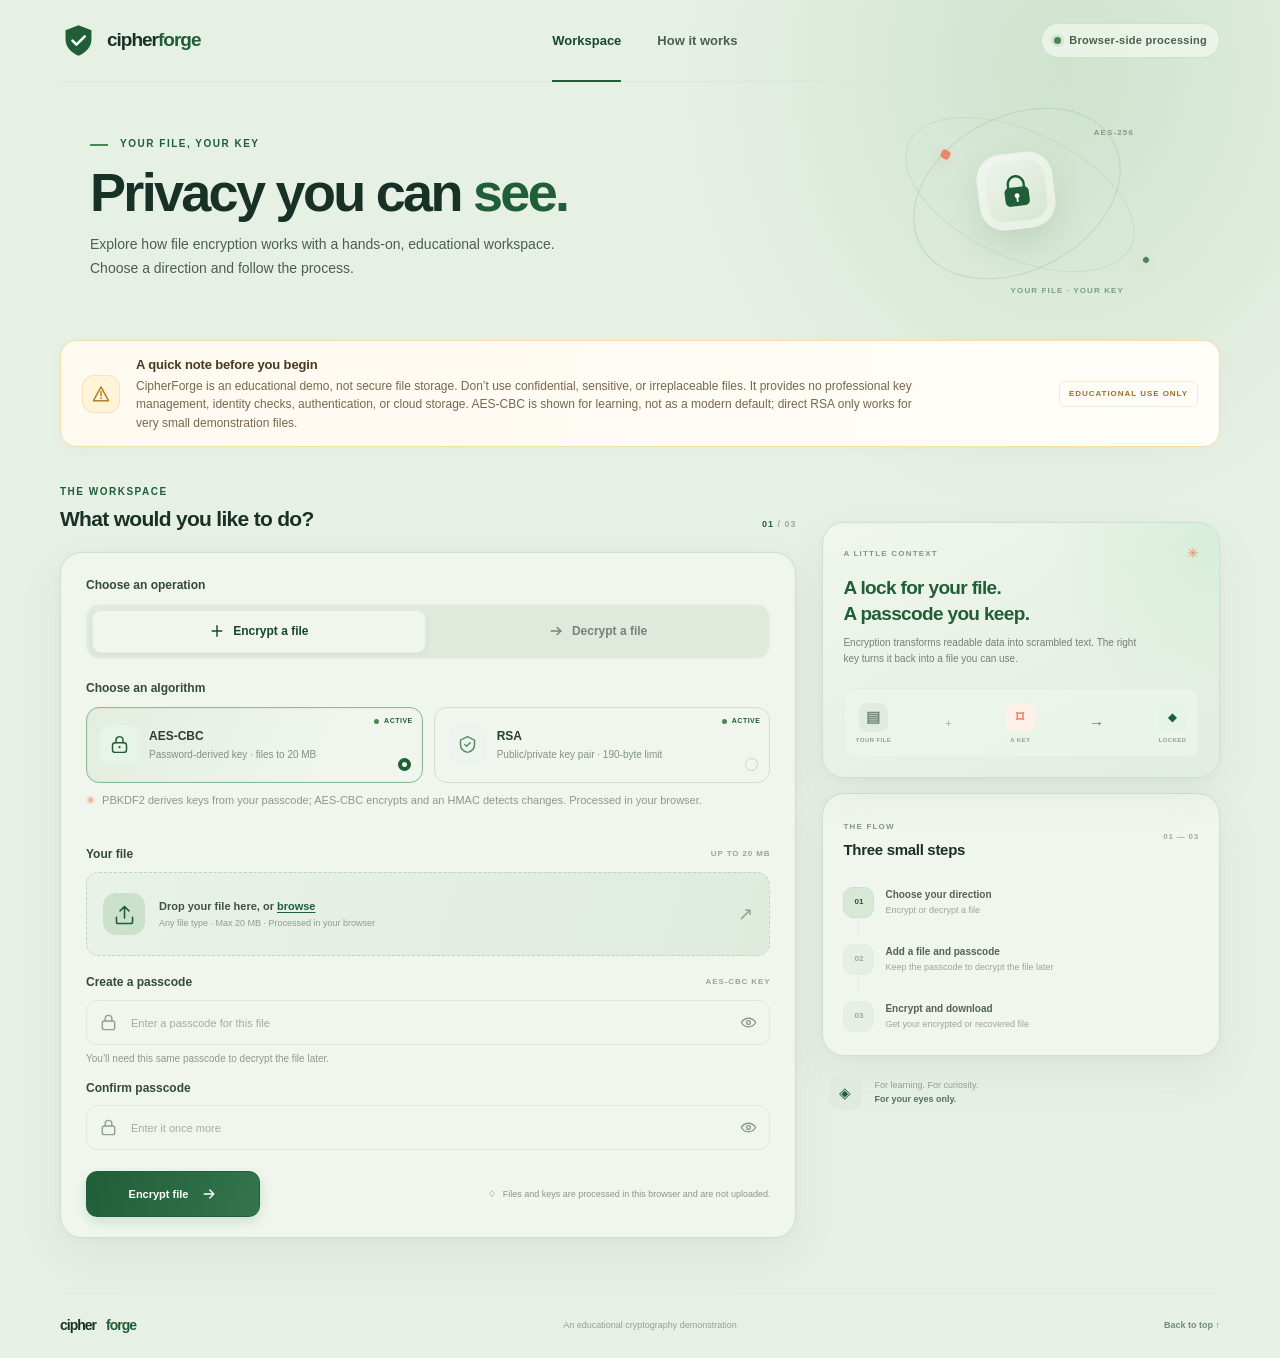
==== commit 4fd40414: "webpage should work locally" ====
--- a/templates/index.html
+++ b/templates/index.html
@@ -10,6 +10,7 @@
     <meta name="theme-color" content="#f7faf7" />
     <title>CipherForge — File encryption, made tangible</title>
     <link rel="stylesheet" href="../static/css/styles.css" />
+    <script src="../static/js/crypto.js" defer></script>
     <script src="../static/js/app.js" defer></script>
   </head>
   <body>
@@ -182,7 +183,7 @@
                 </span>
                 <span class="drop-zone-copy">
                   <span class="drop-title">Drop your file here, or <span>browse</span></span>
-                <span class="drop-subtitle" id="file-hint">Any file type · Max 20 MB · Processed by your local app</span>
+                <span class="drop-subtitle" id="file-hint">Any file type · Max 20 MB · Processed in your browser</span>
                 </span>
                 <span class="browse-arrow" aria-hidden="true">↗</span>
               </label>
@@ -263,7 +264,7 @@
                     <span class="field-label">Need a demonstration key pair?</span>
                     <span class="field-optional">OPTIONAL PASSPHRASE</span>
                   </div>
-                  <p class="field-help">Generate a fresh RSA-2048 pair. The ZIP is downloaded locally; CipherForge does not keep either key.</p>
+                  <p class="field-help">Generate a fresh RSA-2048 pair in this browser. The ZIP is downloaded to your device; CipherForge does not receive either key.</p>
                   <label class="visually-hidden" for="rsa-generation-passphrase">Optional private-key passphrase</label>
                   <input id="rsa-generation-passphrase" type="password" autocomplete="new-password" placeholder="Optional private-key passphrase" />
                   <label class="visually-hidden" for="rsa-generation-confirmation">Confirm optional private-key passphrase</label>
@@ -285,7 +286,7 @@
                   accept=".pem,.key"
                   aria-describedby="rsa-private-key-help"
                 />
-                <p class="field-help" id="rsa-private-key-help">Use the matching RSA-2048 private PEM. It is never stored.</p>
+                <p class="field-help" id="rsa-private-key-help">Use the matching RSA-2048 private PEM. It is read only in this browser and is never uploaded.</p>
                 <label class="field-label rsa-passphrase-label" for="rsa-passphrase-input">Private-key passphrase <span>OPTIONAL</span></label>
                 <input id="rsa-passphrase-input" name="rsa_passphrase" type="password" autocomplete="current-password" placeholder="Only needed for an encrypted private PEM" />
               </div>
@@ -301,7 +302,7 @@
               </button>
               <p class="submit-note">
                 <span class="note-shield" aria-hidden="true">♢</span>
-                <span id="processing-note">Files are processed only by the local app.</span>
+                <span id="processing-note">Files are processed in this browser and are not uploaded.</span>
               </p>
             </div>
             <p class="form-status" id="form-status" role="status" aria-live="polite" hidden></p>
